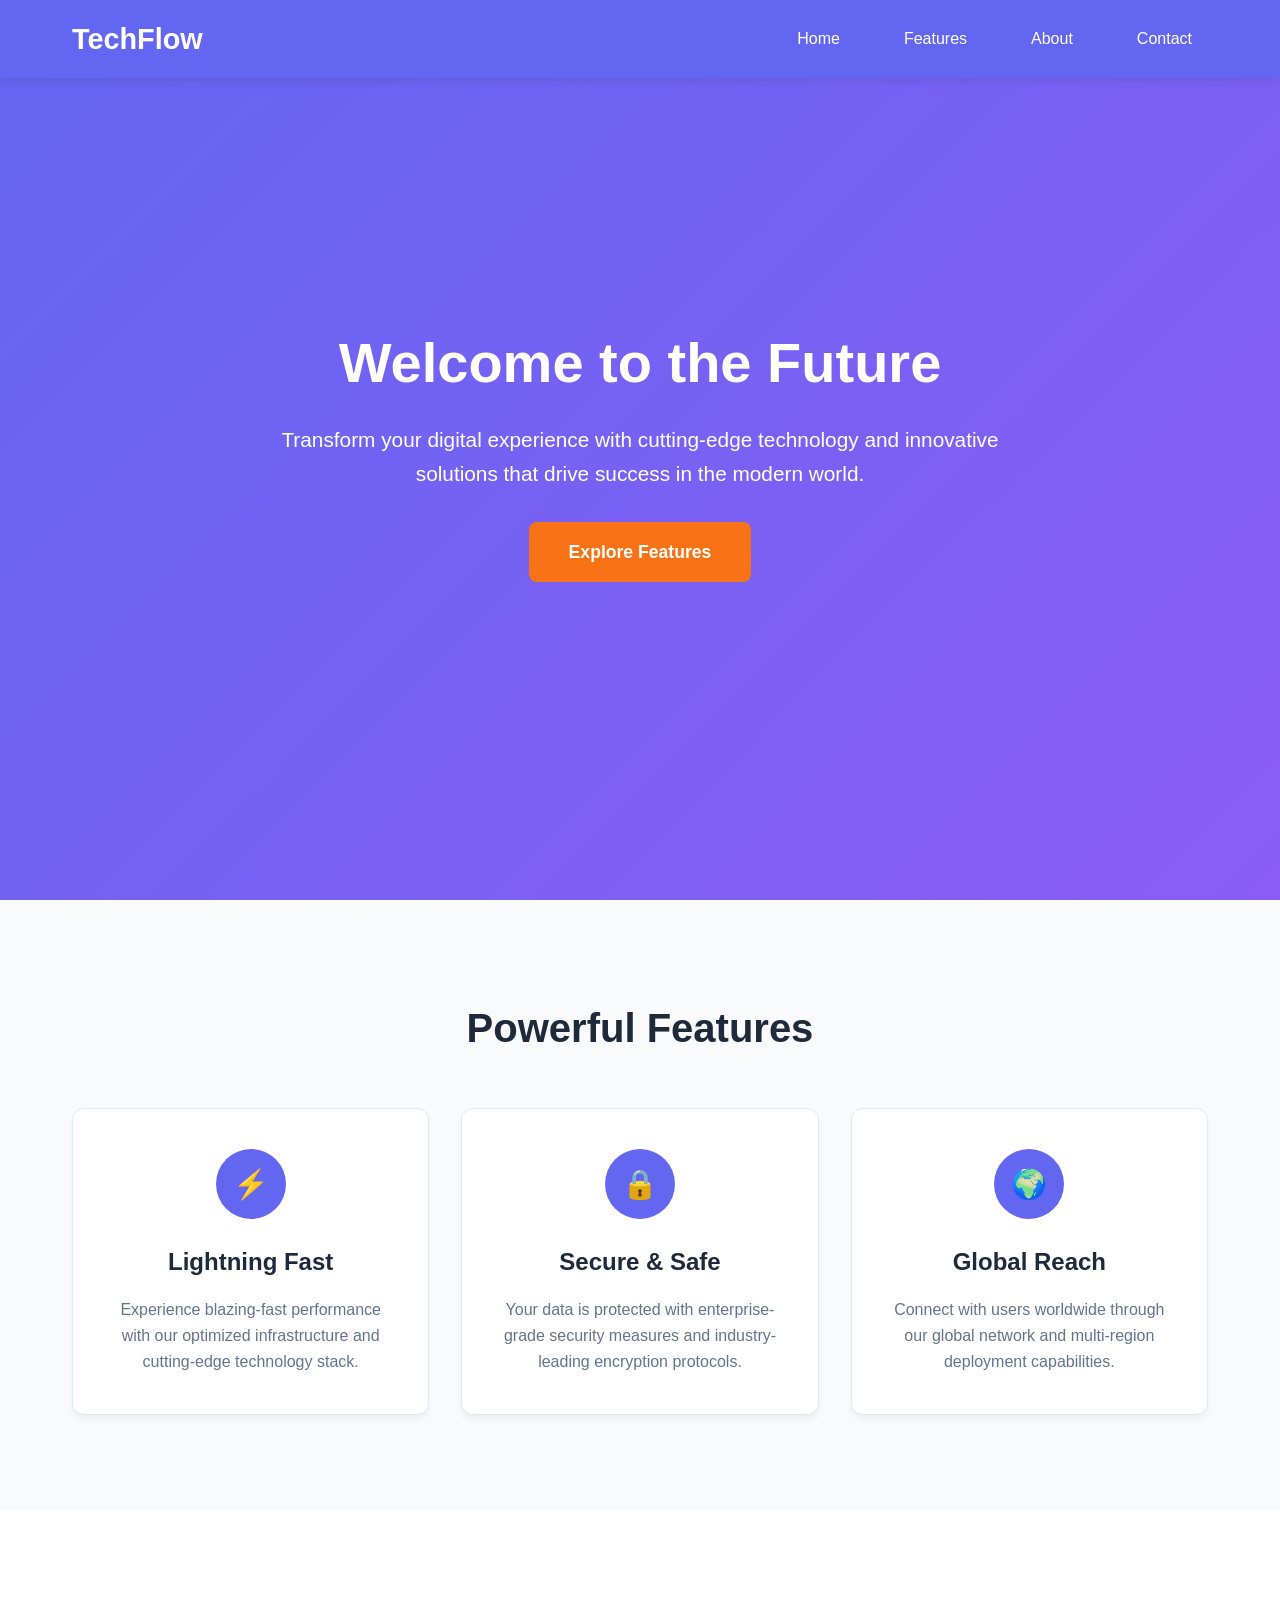
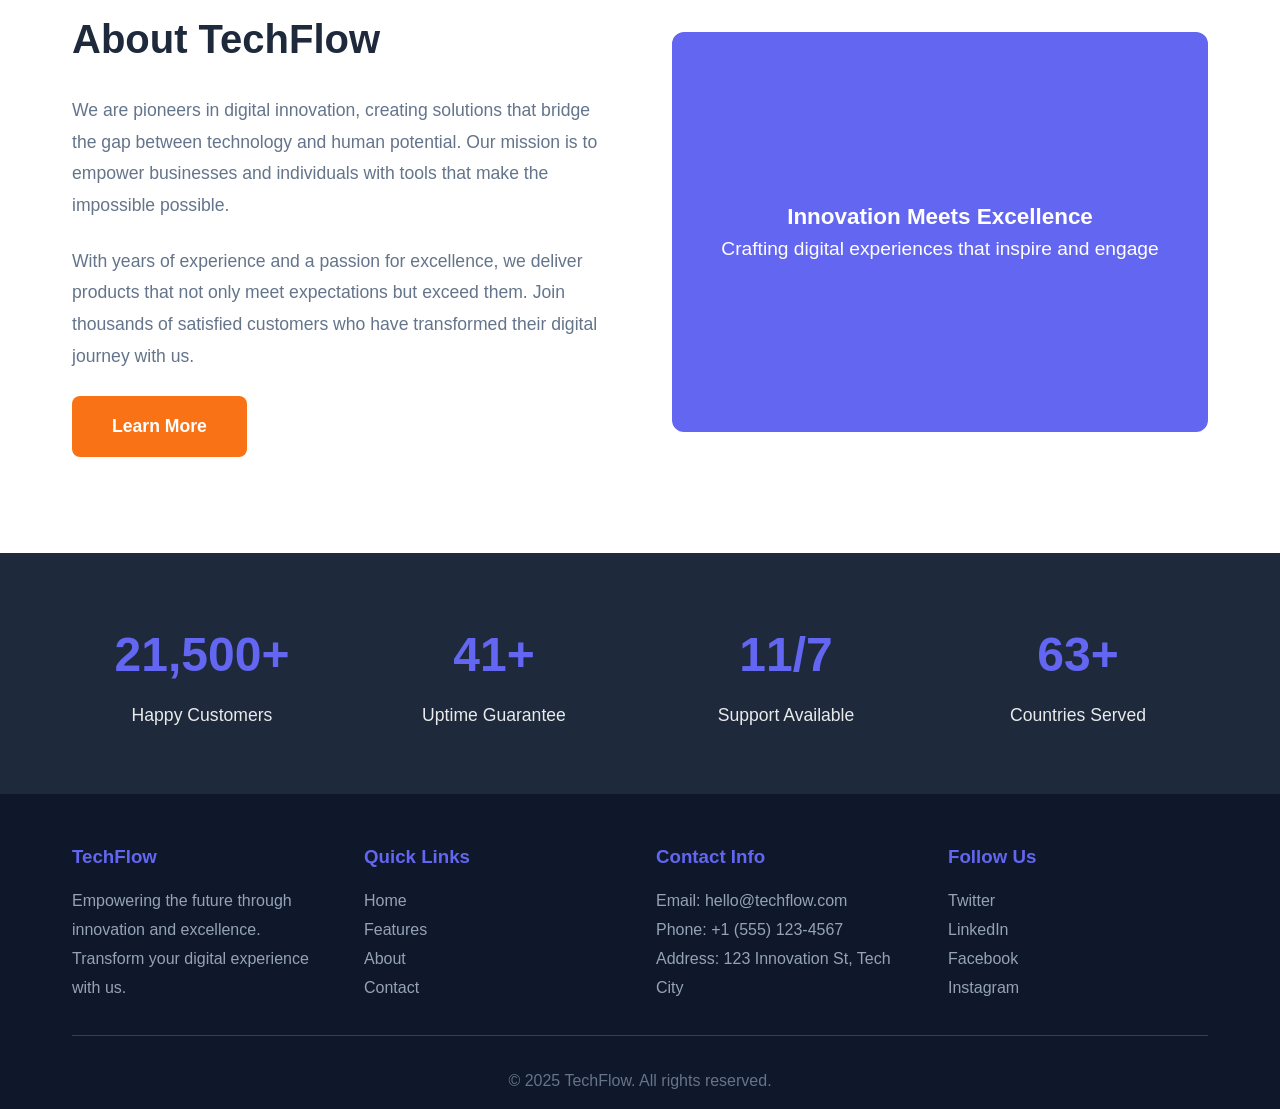
==== Landing Page/index.html @ b3c09947 "Internship Projects Uploaded" ====
<!DOCTYPE html>
<html lang="en">
<head>
    <meta charset="UTF-8">
    <meta name="viewport" content="width=device-width, initial-scale=1.0">
    <title>TechFlow - Digital Innovation Platform</title>
    <link rel="stylesheet" href="styles.css">
</head>
<body>

    <header>
        <nav>
            <div class="logo">TechFlow</div>
            <ul class="nav-links">
                <li><a href="#home">Home</a></li>
                <li><a href="#features">Features</a></li>
                <li><a href="#about">About</a></li>
                <li><a href="#contact">Contact</a></li>
            </ul>
        </nav>
    </header>

  
    <section class="hero" id="home">
        <div class="hero-content">
            <h1>Welcome to the Future</h1>
            <p>Transform your digital experience with cutting-edge technology and innovative solutions that drive success in the modern world.</p>
            <a href="#features" class="cta-button">Explore Features</a>
        </div>
    </section>

    <section class="features fade-in" id="features">
        <div class="container">
            <h2 class="section-title">Powerful Features</h2>
            <div class="features-grid">
                <div class="feature-card">
                    <div class="feature-icon">⚡</div>
                    <h3>Lightning Fast</h3>
                    <p>Experience blazing-fast performance with our optimized infrastructure and cutting-edge technology stack.</p>
                </div>
                <div class="feature-card">
                    <div class="feature-icon">🔒</div>
                    <h3>Secure & Safe</h3>
                    <p>Your data is protected with enterprise-grade security measures and industry-leading encryption protocols.</p>
                </div>
                <div class="feature-card">
                    <div class="feature-icon">🌍</div>
                    <h3>Global Reach</h3>
                    <p>Connect with users worldwide through our global network and multi-region deployment capabilities.</p>
                </div>
            </div>
        </div>
    </section>

    
    <section class="about fade-in" id="about">
        <div class="container">
            <div class="about-content">
                <div class="about-text">
                    <h2>About TechFlow</h2>
                    <p>We are pioneers in digital innovation, creating solutions that bridge the gap between technology and human potential. Our mission is to empower businesses and individuals with tools that make the impossible possible.</p>
                    <p>With years of experience and a passion for excellence, we deliver products that not only meet expectations but exceed them. Join thousands of satisfied customers who have transformed their digital journey with us.</p>
                    <a href="#contact" class="cta-button">Learn More</a>
                </div>
                <div class="about-image">
                    <div>
                        <h3>Innovation Meets Excellence</h3>
                        <p>Crafting digital experiences that inspire and engage</p>
                    </div>
                </div>
            </div>
        </div>
    </section>

    
    <section class="stats fade-in">
        <div class="container">
            <div class="stats-grid">
                <div class="stat-item">
                    <h3 class="stat-number" data-target="50000">0</h3>
                    <p>Happy Customers</p>
                </div>
                <div class="stat-item">
                    <h3 class="stat-number" data-target="99.9">0</h3>
                    <p>Uptime Guarantee</p>
                </div>
                <div class="stat-item">
                    <h3 class="stat-number" data-target="24">0</h3>
                    <p>Support Available</p>
                </div>
                <div class="stat-item">
                    <h3 class="stat-number" data-target="150">0</h3>
                    <p>Countries Served</p>
                </div>
            </div>
        </div>
    </section>

    <footer id="contact">
        <div class="container">
            <div class="footer-content">
                <div class="footer-section">
                    <h3>TechFlow</h3>
                    <p>Empowering the future through innovation and excellence. Transform your digital experience with us.</p>
                </div>
                <div class="footer-section">
                    <h3>Quick Links</h3>
                    <p><a href="#home">Home</a></p>
                    <p><a href="#features">Features</a></p>
                    <p><a href="#about">About</a></p>
                    <p><a href="#contact">Contact</a></p>
                </div>
                <div class="footer-section">
                    <h3>Contact Info</h3>
                    <p>Email: hello@techflow.com</p>
                    <p>Phone: +1 (555) 123-4567</p>
                    <p>Address: 123 Innovation St, Tech City</p>
                </div>
                <div class="footer-section">
                    <h3>Follow Us</h3>
                    <p><a href="#">Twitter</a></p>
                    <p><a href="#">LinkedIn</a></p>
                    <p><a href="#">Facebook</a></p>
                    <p><a href="#">Instagram</a></p>
                </div>
            </div>
            <div class="footer-bottom">
                <p>© 2025 TechFlow. All rights reserved.</p>
            </div>
        </div>
    </footer>

    <script>
        
        document.querySelectorAll('a[href^="#"]').forEach(anchor => {
            anchor.addEventListener('click', function (e) {
                e.preventDefault();
                const target = document.querySelector(this.getAttribute('href'));
                if (target) {
                    target.scrollIntoView({
                        behavior: 'smooth',
                        block: 'start'
                    });
                }
            });
        });

        
        window.addEventListener('scroll', function() {
            const header = document.querySelector('header');
            if (window.scrollY > 100) {
                header.style.background = 'rgba(99, 102, 241, 0.95)';
            } else {
                header.style.background = '#6366f1';
            }
        });

        
        function handleScrollAnimation() {
            const elements = document.querySelectorAll('.fade-in');
            
            elements.forEach(element => {
                const elementTop = element.getBoundingClientRect().top;
                const elementVisible = 150;
                
                if (elementTop < window.innerHeight - elementVisible) {
                    element.classList.add('visible');
                }
            });
        }

       
        function animateCounters() {
            const counters = document.querySelectorAll('.stat-number');
            
            counters.forEach(counter => {
                const target = parseInt(counter.getAttribute('data-target'));
                const increment = target / 100;
                let current = 0;
                
                const updateCounter = () => {
                    if (current < target) {
                        current += increment;
                        if (target === 99.9) {
                            counter.textContent = current.toFixed(1) + '%';
                        } else if (target === 24) {
                            counter.textContent = Math.ceil(current) + '/7';
                        } else if (target >= 1000) {
                            counter.textContent = Math.floor(current).toLocaleString() + '+';
                        } else {
                            counter.textContent = Math.floor(current) + '+';
                        }
                        setTimeout(updateCounter, 20);
                    } else {
                        if (target === 99.9) {
                            counter.textContent = '99.9%';
                        } else if (target === 24) {
                            counter.textContent = '24/7';
                        } else {
                            counter.textContent = target.toLocaleString() + '+';
                        }
                    }
                };
                
               
                const observer = new IntersectionObserver((entries) => {
                    if (entries[0].isIntersecting) {
                        updateCounter();
                        observer.disconnect();
                    }
                });
                
                observer.observe(counter.closest('.stats'));
            });
        }

        
        window.addEventListener('scroll', handleScrollAnimation);
        window.addEventListener('load', () => {
            handleScrollAnimation();
            animateCounters();
        });
    </script>
</body>
</html>
---- Landing Page/styles.css ----
* {
    margin: 0;
    padding: 0;
    box-sizing: border-box;
}

body {
    font-family: 'Arial', sans-serif;
    line-height: 1.6;
    color: #333;
}


header {
    background: #6366f1;
    color: white;
    padding: 1rem 0;
    position: fixed;
    width: 100%;
    top: 0;
    z-index: 1000;
    box-shadow: 0 2px 10px rgba(0,0,0,0.1);
    transition: background 0.3s ease;
}

nav {
    max-width: 1200px;
    margin: 0 auto;
    padding: 0 2rem;
    display: flex;
    justify-content: space-between;
    align-items: center;
}

.logo {
    font-size: 1.8rem;
    font-weight: bold;
}

.nav-links {
    display: flex;
    list-style: none;
    gap: 2rem;
}

.nav-links a {
    color: white;
    text-decoration: none;
    transition: opacity 0.3s ease;
    padding: 0.5rem 1rem;
    border-radius: 8px;
}

.nav-links a:hover {
    background: rgba(255,255,255,0.1);
}

.hero {
    height: 100vh;
    background: linear-gradient(135deg, #6366f1 0%, #8b5cf6 100%);
    display: flex;
    align-items: center;
    justify-content: center;
    text-align: center;
    color: white;
}

.hero-content {
    max-width: 800px;
    padding: 0 2rem;
}

.hero h1 {
    font-size: 3.5rem;
    margin-bottom: 1rem;
    opacity: 0;
    transform: translateY(30px);
    animation: fadeInUp 0.8s ease-out 0.2s forwards;
}

.hero p {
    font-size: 1.3rem;
    margin-bottom: 2rem;
    opacity: 0;
    transform: translateY(30px);
    animation: fadeInUp 0.8s ease-out 0.4s forwards;
}

.cta-button {
    display: inline-block;
    background: #f97316;
    color: white;
    padding: 1rem 2.5rem;
    text-decoration: none;
    border-radius: 8px;
    font-weight: bold;
    font-size: 1.1rem;
    transition: all 0.3s ease;
    opacity: 0;
    transform: translateY(30px);
    animation: fadeInUp 0.8s ease-out 0.6s forwards;
}

.cta-button:hover {
    background: #ea580c;
    transform: translateY(-2px);
}

@keyframes fadeInUp {
    to {
        opacity: 1;
        transform: translateY(0);
    }
}


.features {
    padding: 6rem 0;
    background: #f8fafc;
}

.container {
    max-width: 1200px;
    margin: 0 auto;
    padding: 0 2rem;
}

.section-title {
    text-align: center;
    font-size: 2.5rem;
    margin-bottom: 3rem;
    color: #1e293b;
}

.features-grid {
    display: grid;
    grid-template-columns: repeat(auto-fit, minmax(300px, 1fr));
    gap: 2rem;
    margin-top: 3rem;
}

.feature-card {
    background: white;
    padding: 2.5rem;
    border-radius: 12px;
    text-align: center;
    transition: transform 0.3s ease, box-shadow 0.3s ease;
    box-shadow: 0 4px 6px rgba(0,0,0,0.05);
    border: 1px solid #e2e8f0;
}

.feature-card:hover {
    transform: translateY(-5px);
    box-shadow: 0 12px 25px rgba(0,0,0,0.1);
}

.feature-icon {
    width: 70px;
    height: 70px;
    background: #6366f1;
    border-radius: 50%;
    display: flex;
    align-items: center;
    justify-content: center;
    margin: 0 auto 1.5rem;
    font-size: 1.8rem;
    color: white;
    transition: transform 0.3s ease;
}

.feature-card:hover .feature-icon {
    transform: scale(1.1);
}

.feature-card h3 {
    font-size: 1.5rem;
    margin-bottom: 1rem;
    color: #1e293b;
}

.feature-card p {
    color: #64748b;
    line-height: 1.6;
}

/* About Section */
.about {
    padding: 6rem 0;
    background: white;
}

.about-content {
    display: grid;
    grid-template-columns: 1fr 1fr;
    gap: 4rem;
    align-items: center;
}

.about-text h2 {
    font-size: 2.5rem;
    margin-bottom: 1.5rem;
    color: #1e293b;
}

.about-text p {
    font-size: 1.1rem;
    color: #64748b;
    margin-bottom: 1.5rem;
    line-height: 1.8;
}

.about-image {
    background: #6366f1;
    height: 400px;
    border-radius: 12px;
    display: flex;
    align-items: center;
    justify-content: center;
    color: white;
    font-size: 1.2rem;
    text-align: center;
}

.stats {
    padding: 4rem 0;
    background: #1e293b;
    color: white;
}

.stats-grid {
    display: grid;
    grid-template-columns: repeat(auto-fit, minmax(200px, 1fr));
    gap: 2rem;
    text-align: center;
}

.stat-item h3 {
    font-size: 3rem;
    margin-bottom: 0.5rem;
    color: #6366f1;
}

.stat-item p {
    font-size: 1.1rem;
    opacity: 0.9;
}

/* Footer */
footer {
    background: #0f172a;
    color: white;
    padding: 3rem 0 1rem;
}

.footer-content {
    display: grid;
    grid-template-columns: repeat(auto-fit, minmax(250px, 1fr));
    gap: 2rem;
    margin-bottom: 2rem;
}

.footer-section h3 {
    margin-bottom: 1rem;
    color: #6366f1;
}

.footer-section p, .footer-section a {
    color: #94a3b8;
    text-decoration: none;
    line-height: 1.8;
    transition: color 0.3s ease;
}

.footer-section a:hover {
    color: #6366f1;
}

.footer-bottom {
    text-align: center;
    padding-top: 2rem;
    border-top: 1px solid #334155;
    color: #64748b;
}


@media (max-width: 768px) {
    .nav-links {
        display: none;
    }

    .hero h1 {
        font-size: 2.5rem;
    }

    .hero p {
        font-size: 1.1rem;
    }

    .about-content {
        grid-template-columns: 1fr;
        gap: 2rem;
    }

    .features-grid {
        grid-template-columns: 1fr;
    }

    .stats-grid {
        grid-template-columns: repeat(2, 1fr);
    }

    .container {
        padding: 0 1rem;
    }
}

@media (max-width: 480px) {
    .hero h1 {
        font-size: 2rem;
    }

    .section-title {
        font-size: 2rem;
    }

    .stats-grid {
        grid-template-columns: 1fr;
    }
}


.fade-in {
    opacity: 0;
    transform: translateY(20px);
    transition: all 0.6s ease;
}

.fade-in.visible {
    opacity: 1;
    transform: translateY(0);
}
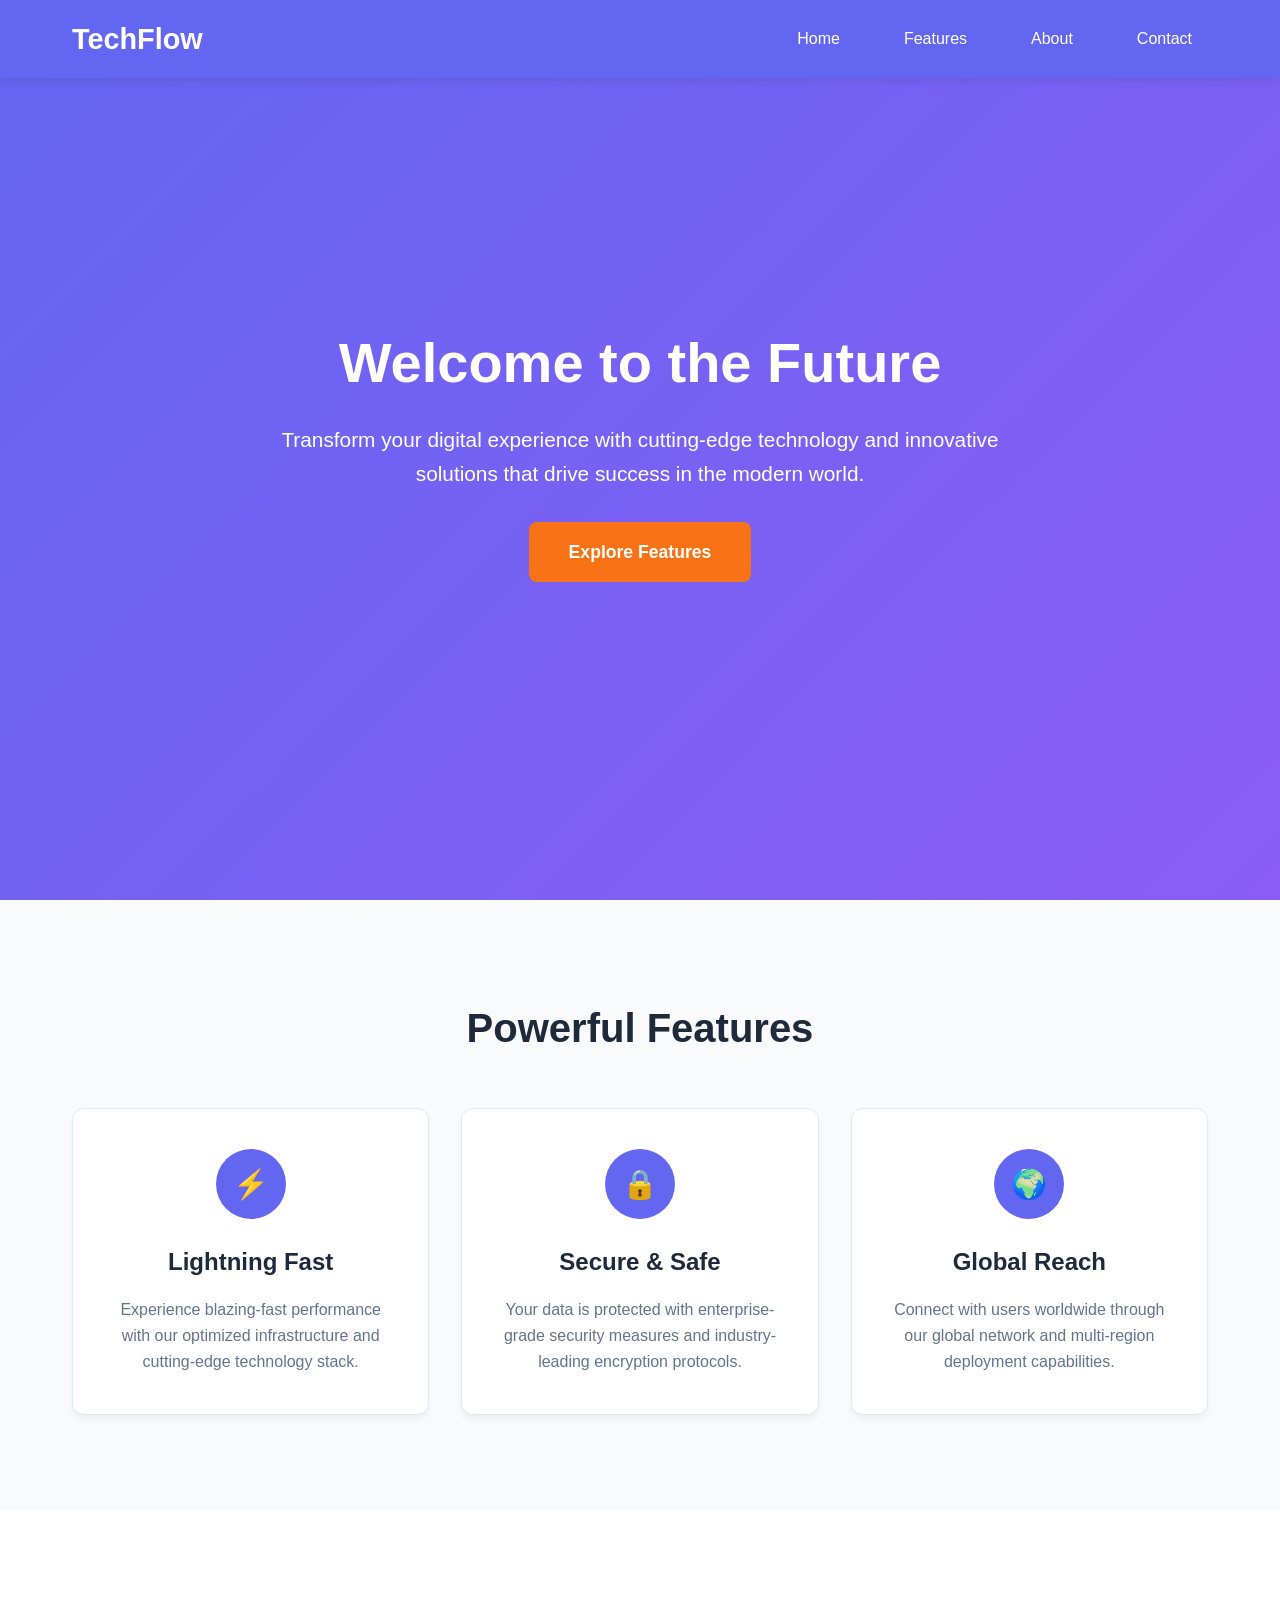
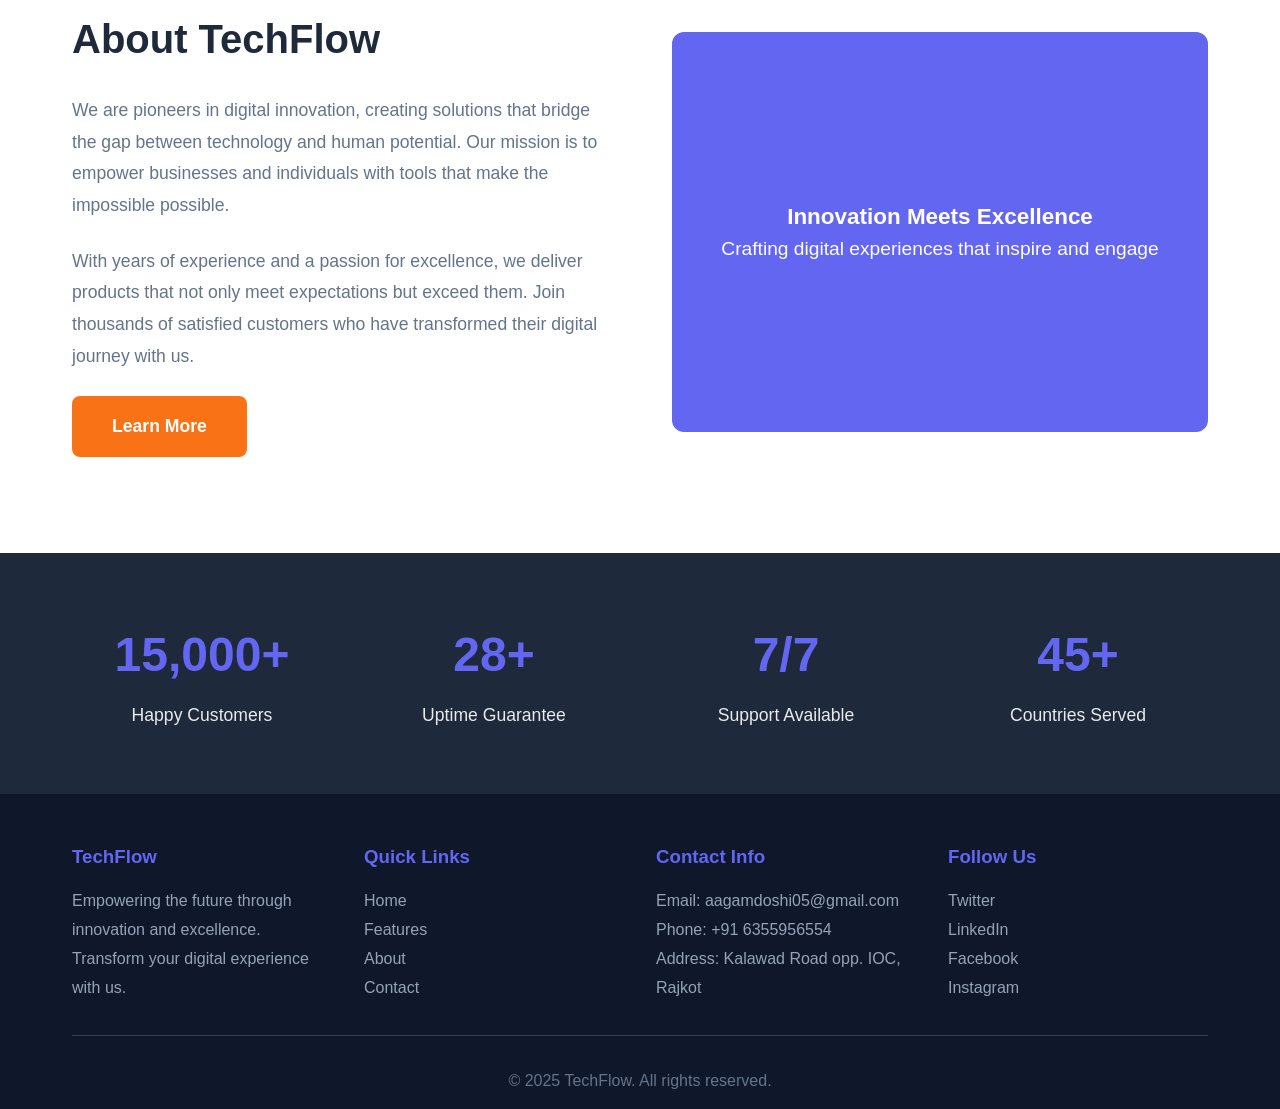
==== commit 14968793: "ok" ====
--- a/Landing Page/index.html
+++ b/Landing Page/index.html
@@ -112,9 +112,9 @@
                 </div>
                 <div class="footer-section">
                     <h3>Contact Info</h3>
-                    <p>Email: hello@techflow.com</p>
-                    <p>Phone: +1 (555) 123-4567</p>
-                    <p>Address: 123 Innovation St, Tech City</p>
+                    <p>Email: aagamdoshi05@gmail.com</p>
+                    <p>Phone: +91 6355956554 </p>
+                    <p>Address: Kalawad Road opp. IOC, Rajkot</p>
                 </div>
                 <div class="footer-section">
                     <h3>Follow Us</h3>
@@ -222,4 +222,6 @@
         });
     </script>
 </body>
-</html>+</html>
+
+
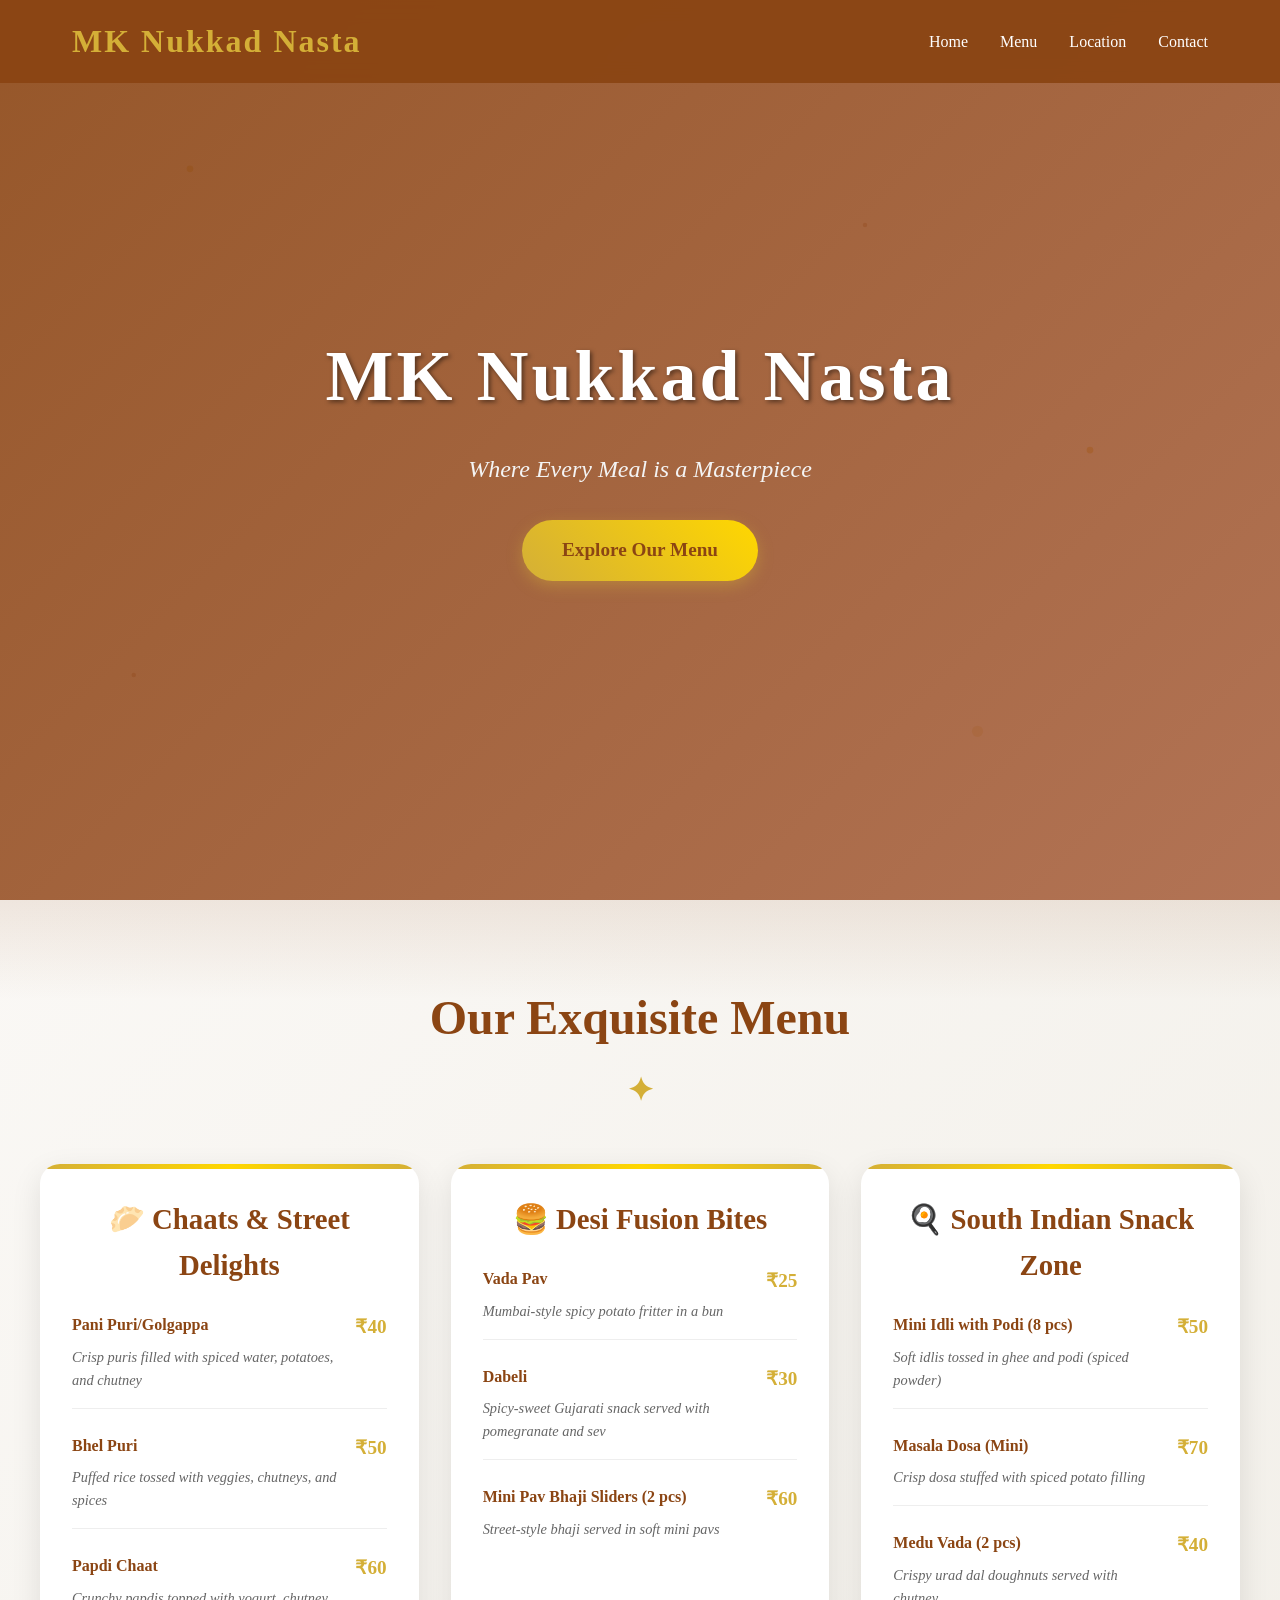
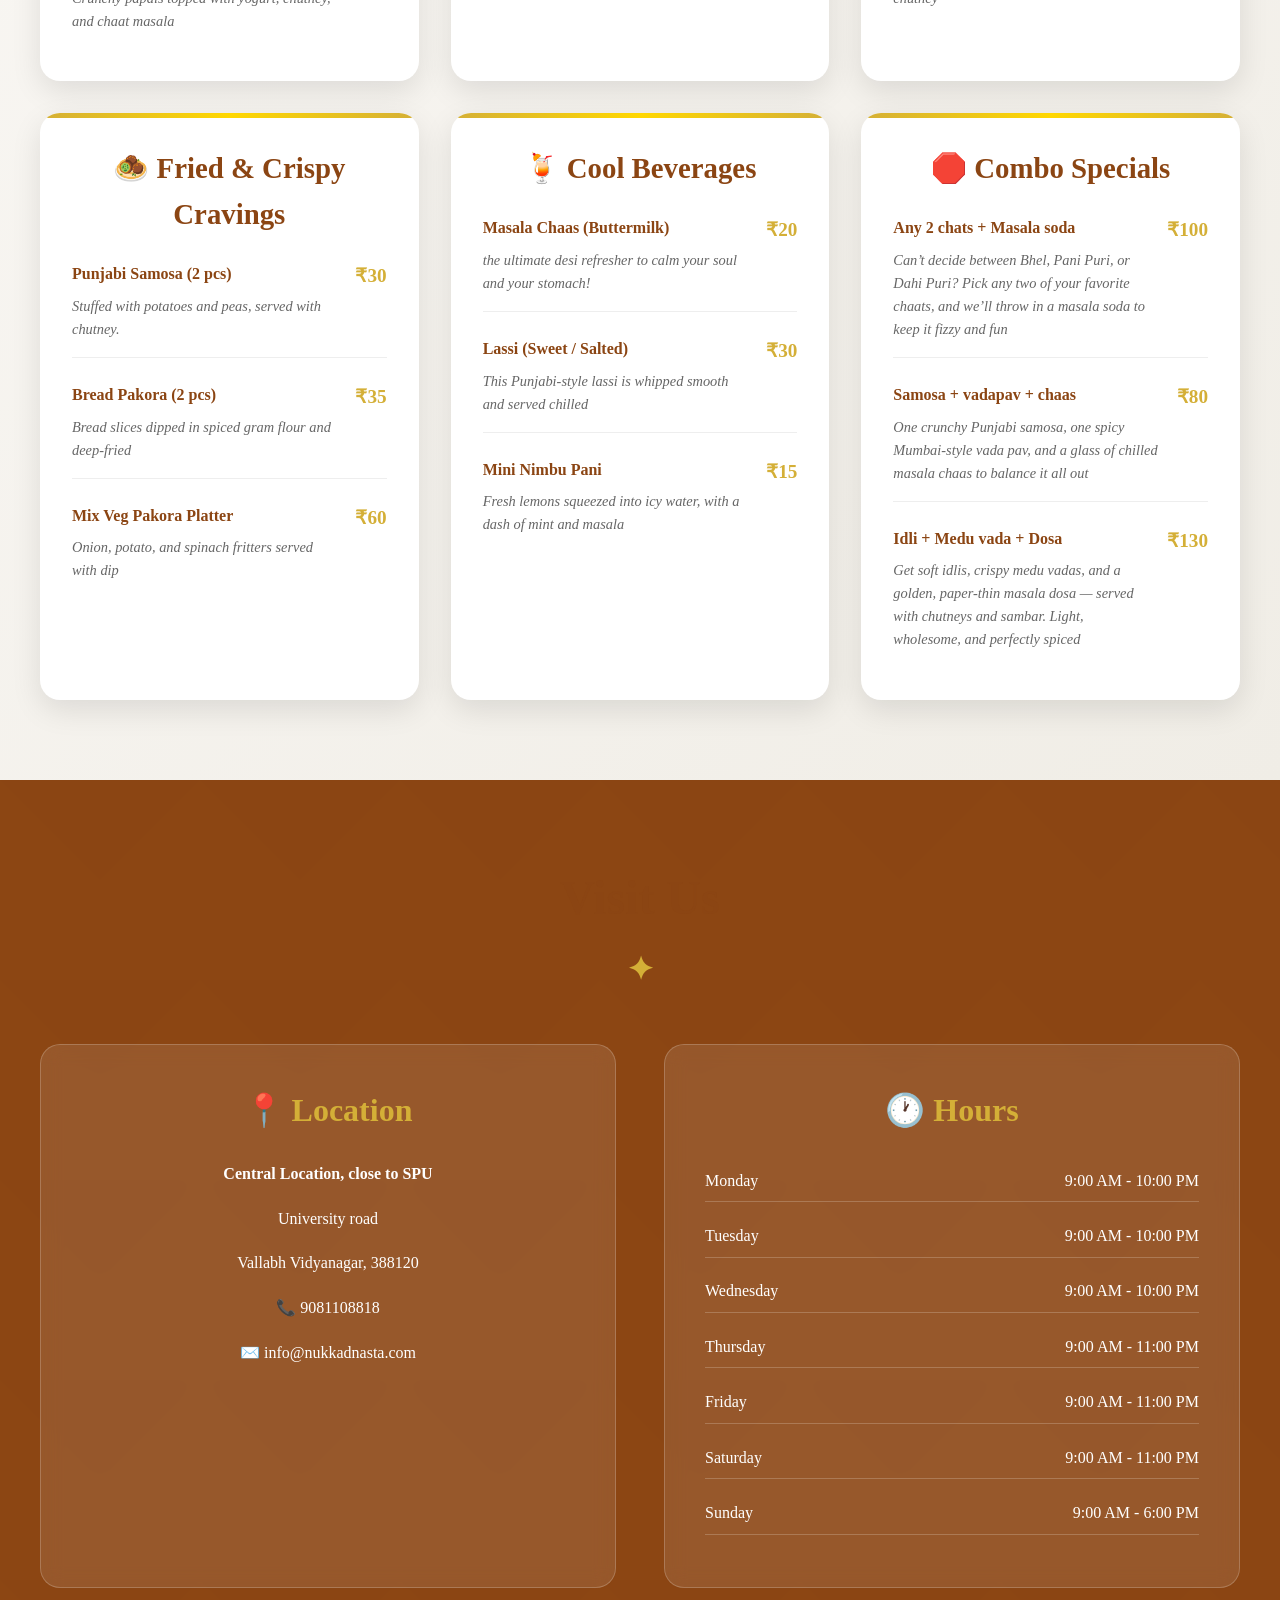
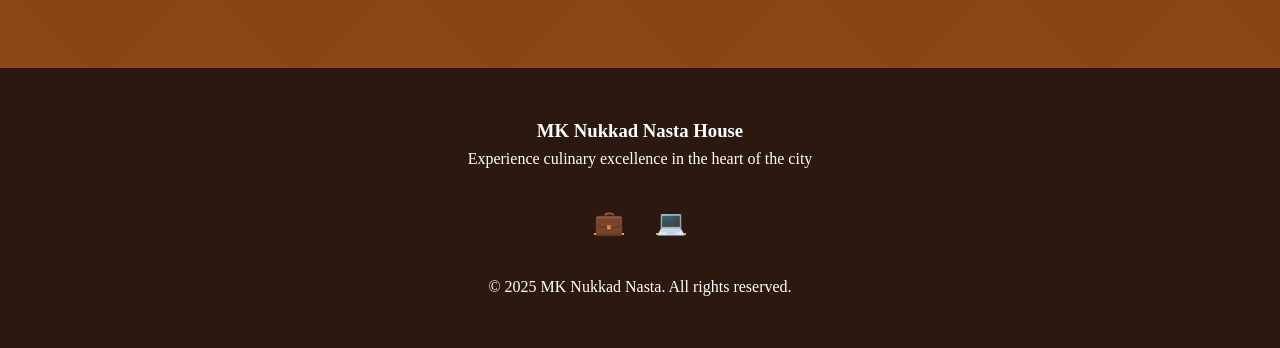
==== commit 733ea615: "ok" ====
--- a/Landing Page/index.html
+++ b/Landing Page/index.html
@@ -3,135 +3,232 @@
 <head>
     <meta charset="UTF-8">
     <meta name="viewport" content="width=device-width, initial-scale=1.0">
-    <title>TechFlow - Digital Innovation Platform</title>
+    <title>Bella Vista - Fine Dining Experience</title>
     <link rel="stylesheet" href="styles.css">
 </head>
 <body>
-
-    <header>
-        <nav>
-            <div class="logo">TechFlow</div>
+    
+    <nav id="navbar">
+        <div class="nav-container">
+            <div class="logo">MK Nukkad Nasta</div>
             <ul class="nav-links">
                 <li><a href="#home">Home</a></li>
-                <li><a href="#features">Features</a></li>
-                <li><a href="#about">About</a></li>
+                <li><a href="#menu">Menu</a></li>
+                <li><a href="#location">Location</a></li>
                 <li><a href="#contact">Contact</a></li>
             </ul>
-        </nav>
-    </header>
-
-  
+        </div>
+    </nav>
+
+   
     <section class="hero" id="home">
         <div class="hero-content">
-            <h1>Welcome to the Future</h1>
-            <p>Transform your digital experience with cutting-edge technology and innovative solutions that drive success in the modern world.</p>
-            <a href="#features" class="cta-button">Explore Features</a>
+            <h1>MK Nukkad Nasta</h1>
+            <p class="tagline">Where Every Meal is a Masterpiece</p>
+            <a href="#menu" class="cta-button">Explore Our Menu</a>
         </div>
     </section>
 
-    <section class="features fade-in" id="features">
+   
+    <section class="menu-section" id="menu">
         <div class="container">
-            <h2 class="section-title">Powerful Features</h2>
-            <div class="features-grid">
-                <div class="feature-card">
-                    <div class="feature-icon">⚡</div>
-                    <h3>Lightning Fast</h3>
-                    <p>Experience blazing-fast performance with our optimized infrastructure and cutting-edge technology stack.</p>
-                </div>
-                <div class="feature-card">
-                    <div class="feature-icon">🔒</div>
-                    <h3>Secure & Safe</h3>
-                    <p>Your data is protected with enterprise-grade security measures and industry-leading encryption protocols.</p>
-                </div>
-                <div class="feature-card">
-                    <div class="feature-icon">🌍</div>
-                    <h3>Global Reach</h3>
-                    <p>Connect with users worldwide through our global network and multi-region deployment capabilities.</p>
+            <h2 class="section-title">Our Exquisite Menu</h2>
+            <div class="menu-grid">
+                <div class="menu-category">
+                    <h3>🥟 Chaats & Street Delights</h3>
+                    <div class="menu-item">
+                        <div class="item-details">
+                            <h4>Pani Puri/Golgappa</h4>
+                            <p class="item-description">Crisp puris filled with spiced water, potatoes, and chutney</p>
+                        </div>
+                        <span class="item-price">₹40</span>
+                    </div>
+                    <div class="menu-item">
+                        <div class="item-details">
+                            <h4>Bhel Puri</h4>
+                            <p class="item-description">Puffed rice tossed with veggies, chutneys, and spices</p>
+                        </div>
+                        <span class="item-price">₹50</span>
+                    </div>
+                    <div class="menu-item">
+                        <div class="item-details">
+                            <h4>Papdi Chaat</h4>
+                            <p class="item-description">Crunchy papdis topped with yogurt, chutney, and chaat masala</p>
+                        </div>
+                        <span class="item-price">₹60</span>
+                    </div>
+                </div>
+
+                <div class="menu-category">
+                    <h3>🍔 Desi Fusion Bites</h3>
+                    <div class="menu-item">
+                        <div class="item-details">
+                            <h4>Vada Pav</h4>
+                            <p class="item-description">Mumbai-style spicy potato fritter in a bun</p>
+                        </div>
+                        <span class="item-price">₹25</span>
+                    </div>
+                    <div class="menu-item">
+                        <div class="item-details">
+                            <h4>Dabeli</h4>
+                            <p class="item-description">Spicy-sweet Gujarati snack served with pomegranate and sev</p>
+                        </div>
+                        <span class="item-price">₹30</span>
+                    </div>
+                    <div class="menu-item">
+                        <div class="item-details">
+                            <h4>Mini Pav Bhaji Sliders (2 pcs)</h4>
+                            <p class="item-description">Street-style bhaji served in soft mini pavs</p>
+                        </div>
+                        <span class="item-price">₹60</span>
+                    </div>
+                </div>
+
+                <div class="menu-category">
+                    <h3>🍳 South Indian Snack Zone</h3>
+                    <div class="menu-item">
+                        <div class="item-details">
+                            <h4>Mini Idli with Podi (8 pcs)</h4>
+                            <p class="item-description">Soft idlis tossed in ghee and podi (spiced powder)</p>
+                        </div>
+                        <span class="item-price">₹50</span>
+                    </div>
+                    <div class="menu-item">
+                        <div class="item-details">
+                            <h4>Masala Dosa (Mini)</h4>
+                            <p class="item-description">Crisp dosa stuffed with spiced potato filling</p>
+                        </div>
+                        <span class="item-price">₹70</span>
+                    </div>
+                    <div class="menu-item">
+                        <div class="item-details">
+                            <h4>Medu Vada (2 pcs)</h4>
+                            <p class="item-description">Crispy urad dal doughnuts served with chutney</p>
+                        </div>
+                        <span class="item-price">₹40</span>
+                    </div>
+                </div>
+                <div class="menu-category">
+                    <h3>🧆 Fried & Crispy Cravings</h3>
+                    <div class="menu-item">
+                        <div class="item-details">
+                            <h4>Punjabi Samosa (2 pcs)</h4>
+                            <p class="item-description">Stuffed with potatoes and peas, served with chutney.</p>
+                        </div>
+                        <span class="item-price">₹30</span>
+                    </div>
+                    <div class="menu-item">
+                        <div class="item-details">
+                            <h4>Bread Pakora (2 pcs)</h4>
+                            <p class="item-description">Bread slices dipped in spiced gram flour and deep-fried</p>
+                        </div>
+                        <span class="item-price">₹35</span>
+                    </div>
+                    <div class="menu-item">
+                        <div class="item-details">
+                            <h4>Mix Veg Pakora Platter</h4>
+                            <p class="item-description">Onion, potato, and spinach fritters served with dip</p>
+                        </div>
+                        <span class="item-price">₹60</span>
+                    </div>
+                </div>
+                <div class="menu-category">
+                    <h3>🍹 Cool Beverages</h3>
+                    <div class="menu-item">
+                        <div class="item-details">
+                            <h4>Masala Chaas (Buttermilk)</h4>
+                            <p class="item-description">the ultimate desi refresher to calm your soul and your stomach!</p>
+                        </div>
+                        <span class="item-price">₹20</span>
+                    </div>
+                    <div class="menu-item">
+                        <div class="item-details">
+                            <h4>Lassi (Sweet / Salted)</h4>
+                            <p class="item-description">This Punjabi-style lassi is whipped smooth and served chilled</p>
+                        </div>
+                        <span class="item-price">₹30</span>
+                    </div>
+                    <div class="menu-item">
+                        <div class="item-details">
+                            <h4>Mini Nimbu Pani</h4>
+                            <p class="item-description">Fresh lemons squeezed into icy water, with a dash of mint and masala</p>
+                        </div>
+                        <span class="item-price">₹15</span>
+                    </div>
+                </div>
+                <div class="menu-category">
+                    <h3>🛑 Combo Specials</h3>
+                    <div class="menu-item">
+                        <div class="item-details">
+                            <h4>Any 2 chats + Masala soda</h4>
+                            <p class="item-description">Can’t decide between Bhel, Pani Puri, or Dahi Puri? Pick any two of your favorite chaats, and we’ll throw in a masala soda to keep it fizzy and fun</p>
+                        </div>
+                        <span class="item-price">₹100</span>
+                    </div>
+                    <div class="menu-item">
+                        <div class="item-details">
+                            <h4>Samosa + vadapav + chaas</h4>
+                            <p class="item-description">One crunchy Punjabi samosa, one spicy Mumbai-style vada pav, and a glass of chilled masala chaas to balance it all out</p>
+                        </div>
+                        <span class="item-price">₹80</span>
+                    </div>
+                    <div class="menu-item">
+                        <div class="item-details">
+                            <h4>Idli + Medu vada + Dosa</h4>
+                            <p class="item-description">Get soft idlis, crispy medu vadas, and a golden, paper-thin masala dosa — served with chutneys and sambar. Light, wholesome, and perfectly spiced</p>
+                        </div>
+                        <span class="item-price">₹130</span>
+                    </div>
                 </div>
             </div>
         </div>
     </section>
 
+    <section class="info-section" id="location">
+        <div class="container">
+            <h2 class="section-title">Visit Us</h2>
+            <div class="info-grid">
+                <div class="info-card">
+                    <h3>📍 Location</h3>
+                    <div class="location-details">
+                        <p><strong>Central Location, close to SPU</strong></p>
+                        <p>University road</p>
+                        <p>Vallabh Vidyanagar, 388120</p>
+                        <p>📞 9081108818</p>
+                        <p>✉️ info@nukkadnasta.com</p>
+                    </div>
+                </div>
+                <div class="info-card">
+                    <h3>🕐 Hours</h3>
+                    <ul class="hours-list">
+                        <li><span>Monday</span> <span>9:00 AM - 10:00 PM</span></li>
+                        <li><span>Tuesday</span> <span>9:00 AM - 10:00 PM</span></li>
+                        <li><span>Wednesday</span> <span>9:00 AM - 10:00 PM</span></li>
+                        <li><span>Thursday</span> <span>9:00 AM - 11:00 PM</span></li>
+                        <li><span>Friday</span> <span>9:00 AM - 11:00 PM</span></li>
+                        <li><span>Saturday</span> <span>9:00 AM - 11:00 PM</span></li>
+                        <li><span>Sunday</span> <span>9:00 AM - 6:00 PM</span></li>
+                    </ul>
+                </div>
+            </div>
+        </div>
+    </section>
+
     
-    <section class="about fade-in" id="about">
-        <div class="container">
-            <div class="about-content">
-                <div class="about-text">
-                    <h2>About TechFlow</h2>
-                    <p>We are pioneers in digital innovation, creating solutions that bridge the gap between technology and human potential. Our mission is to empower businesses and individuals with tools that make the impossible possible.</p>
-                    <p>With years of experience and a passion for excellence, we deliver products that not only meet expectations but exceed them. Join thousands of satisfied customers who have transformed their digital journey with us.</p>
-                    <a href="#contact" class="cta-button">Learn More</a>
-                </div>
-                <div class="about-image">
-                    <div>
-                        <h3>Innovation Meets Excellence</h3>
-                        <p>Crafting digital experiences that inspire and engage</p>
-                    </div>
-                </div>
+    <footer id="contact">
+        <div class="footer-content">
+            <h3>MK Nukkad Nasta House</h3>
+            <p>Experience culinary excellence in the heart of the city</p>
+            <div class="social-links">
+                <a href="https://www.linkedin.com/in/aagam-doshi-93a79128a/">💼</a>
+                <a href="https://github.com/settings/profile">💻</a>
             </div>
-        </div>
-    </section>
-
-    
-    <section class="stats fade-in">
-        <div class="container">
-            <div class="stats-grid">
-                <div class="stat-item">
-                    <h3 class="stat-number" data-target="50000">0</h3>
-                    <p>Happy Customers</p>
-                </div>
-                <div class="stat-item">
-                    <h3 class="stat-number" data-target="99.9">0</h3>
-                    <p>Uptime Guarantee</p>
-                </div>
-                <div class="stat-item">
-                    <h3 class="stat-number" data-target="24">0</h3>
-                    <p>Support Available</p>
-                </div>
-                <div class="stat-item">
-                    <h3 class="stat-number" data-target="150">0</h3>
-                    <p>Countries Served</p>
-                </div>
-            </div>
-        </div>
-    </section>
-
-    <footer id="contact">
-        <div class="container">
-            <div class="footer-content">
-                <div class="footer-section">
-                    <h3>TechFlow</h3>
-                    <p>Empowering the future through innovation and excellence. Transform your digital experience with us.</p>
-                </div>
-                <div class="footer-section">
-                    <h3>Quick Links</h3>
-                    <p><a href="#home">Home</a></p>
-                    <p><a href="#features">Features</a></p>
-                    <p><a href="#about">About</a></p>
-                    <p><a href="#contact">Contact</a></p>
-                </div>
-                <div class="footer-section">
-                    <h3>Contact Info</h3>
-                    <p>Email: aagamdoshi05@gmail.com</p>
-                    <p>Phone: +91 6355956554 </p>
-                    <p>Address: Kalawad Road opp. IOC, Rajkot</p>
-                </div>
-                <div class="footer-section">
-                    <h3>Follow Us</h3>
-                    <p><a href="#">Twitter</a></p>
-                    <p><a href="#">LinkedIn</a></p>
-                    <p><a href="#">Facebook</a></p>
-                    <p><a href="#">Instagram</a></p>
-                </div>
-            </div>
-            <div class="footer-bottom">
-                <p>© 2025 TechFlow. All rights reserved.</p>
-            </div>
+            <p>&copy; 2025 MK Nukkad Nasta. All rights reserved.</p>
         </div>
     </footer>
 
     <script>
-        
+      
         document.querySelectorAll('a[href^="#"]').forEach(anchor => {
             anchor.addEventListener('click', function (e) {
                 e.preventDefault();
@@ -145,83 +242,37 @@
             });
         });
 
-        
+       
         window.addEventListener('scroll', function() {
-            const header = document.querySelector('header');
+            const navbar = document.getElementById('navbar');
             if (window.scrollY > 100) {
-                header.style.background = 'rgba(99, 102, 241, 0.95)';
+                navbar.classList.add('scrolled');
             } else {
-                header.style.background = '#6366f1';
+                navbar.classList.remove('scrolled');
             }
         });
 
         
-        function handleScrollAnimation() {
-            const elements = document.querySelectorAll('.fade-in');
-            
-            elements.forEach(element => {
-                const elementTop = element.getBoundingClientRect().top;
-                const elementVisible = 150;
-                
-                if (elementTop < window.innerHeight - elementVisible) {
-                    element.classList.add('visible');
+        const observerOptions = {
+            threshold: 0.1,
+            rootMargin: '-50px'
+        };
+
+        const observer = new IntersectionObserver((entries) => {
+            entries.forEach(entry => {
+                if (entry.isIntersecting) {
+                    entry.target.style.opacity = '1';
+                    entry.target.style.transform = 'translateY(0)';
                 }
             });
-        }
-
-       
-        function animateCounters() {
-            const counters = document.querySelectorAll('.stat-number');
-            
-            counters.forEach(counter => {
-                const target = parseInt(counter.getAttribute('data-target'));
-                const increment = target / 100;
-                let current = 0;
-                
-                const updateCounter = () => {
-                    if (current < target) {
-                        current += increment;
-                        if (target === 99.9) {
-                            counter.textContent = current.toFixed(1) + '%';
-                        } else if (target === 24) {
-                            counter.textContent = Math.ceil(current) + '/7';
-                        } else if (target >= 1000) {
-                            counter.textContent = Math.floor(current).toLocaleString() + '+';
-                        } else {
-                            counter.textContent = Math.floor(current) + '+';
-                        }
-                        setTimeout(updateCounter, 20);
-                    } else {
-                        if (target === 99.9) {
-                            counter.textContent = '99.9%';
-                        } else if (target === 24) {
-                            counter.textContent = '24/7';
-                        } else {
-                            counter.textContent = target.toLocaleString() + '+';
-                        }
-                    }
-                };
-                
-               
-                const observer = new IntersectionObserver((entries) => {
-                    if (entries[0].isIntersecting) {
-                        updateCounter();
-                        observer.disconnect();
-                    }
-                });
-                
-                observer.observe(counter.closest('.stats'));
-            });
-        }
-
-        
-        window.addEventListener('scroll', handleScrollAnimation);
-        window.addEventListener('load', () => {
-            handleScrollAnimation();
-            animateCounters();
+        }, observerOptions);
+
+        document.querySelectorAll('.menu-category, .info-card').forEach(el => {
+            el.style.opacity = '0';
+            el.style.transform = 'translateY(50px)';
+            el.style.transition = 'opacity 0.6s ease, transform 0.6s ease';
+            observer.observe(el);
         });
     </script>
 </body>
 </html>
-
-
--- a/Landing Page/styles.css
+++ b/Landing Page/styles.css
@@ -1,3 +1,6 @@
+
+
+
 * {
     margin: 0;
     padding: 0;
@@ -5,36 +8,96 @@
 }
 
 body {
-    font-family: 'Arial', sans-serif;
+    font-family: 'Georgia', serif;
     line-height: 1.6;
     color: #333;
-}
-
-
-header {
-    background: #6366f1;
-    color: white;
+    overflow-x: hidden;
+}
+
+/* Hero Section */
+.hero {
+    height: 100vh;
+    background: linear-gradient(135deg, rgba(139, 69, 19, 0.9), rgba(160, 82, 45, 0.8)), 
+                url('data:image/svg+xml,<svg xmlns="http://www.w3.org/2000/svg" viewBox="0 0 1200 800" fill="%23f4f4f4"><rect width="1200" height="800" fill="%23faf8f5"/><circle cx="200" cy="150" r="3" fill="%23d4af37" opacity="0.6"/><circle cx="800" cy="200" r="2" fill="%238b4513" opacity="0.4"/><circle cx="400" cy="350" r="4" fill="%23cd853f" opacity="0.5"/><circle cx="1000" cy="400" r="3" fill="%23daa520" opacity="0.6"/><circle cx="150" cy="600" r="2" fill="%238b4513" opacity="0.4"/><circle cx="900" cy="650" r="5" fill="%23d4af37" opacity="0.3"/></svg>');
+    background-size: cover;
+    background-position: center;
+    display: flex;
+    align-items: center;
+    justify-content: center;
+    text-align: center;
+    position: relative;
+}
+
+.hero-content {
+    z-index: 2;
+    animation: fadeInUp 1s ease-out;
+}
+
+.hero h1 {
+    font-size: 4.5rem;
+    color: #fff;
+    margin-bottom: 1rem;
+    text-shadow: 2px 2px 4px rgba(0,0,0,0.5);
+    letter-spacing: 3px;
+    animation: glow 2s ease-in-out infinite alternate;
+}
+
+.hero .tagline {
+    font-size: 1.5rem;
+    color: #f4f4f4;
+    margin-bottom: 2rem;
+    font-style: italic;
+}
+
+.cta-button {
+    display: inline-block;
+    padding: 15px 40px;
+    background: linear-gradient(45deg, #d4af37, #ffd700);
+    color: #8b4513;
+    text-decoration: none;
+    border-radius: 50px;
+    font-size: 1.2rem;
+    font-weight: bold;
+    transition: all 0.3s ease;
+    box-shadow: 0 5px 15px rgba(212, 175, 55, 0.4);
+}
+
+.cta-button:hover {
+    transform: translateY(-3px);
+    box-shadow: 0 10px 25px rgba(212, 175, 55, 0.6);
+}
+
+/* Navigation */
+nav {
+    position: fixed;
+    top: 0;
+    width: 100%;
+    background: rgba(139, 69, 19, 0.95);
+    backdrop-filter: blur(10px);
+    z-index: 1000;
     padding: 1rem 0;
-    position: fixed;
-    width: 100%;
-    top: 0;
-    z-index: 1000;
-    box-shadow: 0 2px 10px rgba(0,0,0,0.1);
-    transition: background 0.3s ease;
-}
-
-nav {
+    transition: all 0.3s ease;
+}
+
+nav.scrolled {
+    background: rgba(139, 69, 19, 0.98);
+    box-shadow: 0 2px 20px rgba(0,0,0,0.3);
+}
+
+.nav-container {
     max-width: 1200px;
     margin: 0 auto;
-    padding: 0 2rem;
     display: flex;
     justify-content: space-between;
     align-items: center;
+    padding: 0 2rem;
 }
 
 .logo {
-    font-size: 1.8rem;
+    color: #d4af37;
+    font-size: 2rem;
     font-weight: bold;
+    letter-spacing: 2px;
 }
 
 .nav-links {
@@ -44,298 +107,284 @@
 }
 
 .nav-links a {
-    color: white;
+    color: #fff;
     text-decoration: none;
-    transition: opacity 0.3s ease;
-    padding: 0.5rem 1rem;
-    border-radius: 8px;
+    transition: color 0.3s ease;
+    position: relative;
 }
 
 .nav-links a:hover {
-    background: rgba(255,255,255,0.1);
-}
-
-.hero {
-    height: 100vh;
-    background: linear-gradient(135deg, #6366f1 0%, #8b5cf6 100%);
-    display: flex;
-    align-items: center;
-    justify-content: center;
-    text-align: center;
-    color: white;
-}
-
-.hero-content {
-    max-width: 800px;
-    padding: 0 2rem;
-}
-
-.hero h1 {
-    font-size: 3.5rem;
-    margin-bottom: 1rem;
-    opacity: 0;
-    transform: translateY(30px);
-    animation: fadeInUp 0.8s ease-out 0.2s forwards;
-}
-
-.hero p {
-    font-size: 1.3rem;
-    margin-bottom: 2rem;
-    opacity: 0;
-    transform: translateY(30px);
-    animation: fadeInUp 0.8s ease-out 0.4s forwards;
-}
-
-.cta-button {
-    display: inline-block;
-    background: #f97316;
-    color: white;
-    padding: 1rem 2.5rem;
-    text-decoration: none;
-    border-radius: 8px;
-    font-weight: bold;
-    font-size: 1.1rem;
-    transition: all 0.3s ease;
-    opacity: 0;
-    transform: translateY(30px);
-    animation: fadeInUp 0.8s ease-out 0.6s forwards;
-}
-
-.cta-button:hover {
-    background: #ea580c;
-    transform: translateY(-2px);
-}
-
-@keyframes fadeInUp {
-    to {
-        opacity: 1;
-        transform: translateY(0);
-    }
-}
-
-
-.features {
-    padding: 6rem 0;
-    background: #f8fafc;
+    color: #d4af37;
+}
+
+.nav-links a::after {
+    content: '';
+    position: absolute;
+    width: 0;
+    height: 2px;
+    bottom: -5px;
+    left: 0;
+    background: #d4af37;
+    transition: width 0.3s ease;
+}
+
+.nav-links a:hover::after {
+    width: 100%;
+}
+
+/* Menu Section */
+.menu-section {
+    padding: 5rem 2rem;
+    background: linear-gradient(135deg, #faf8f5, #f0ede6);
+    position: relative;
+}
+
+.menu-section::before {
+    content: '';
+    position: absolute;
+    top: 0;
+    left: 0;
+    right: 0;
+    height: 100px;
+    background: linear-gradient(to bottom, rgba(139, 69, 19, 0.1), transparent);
 }
 
 .container {
     max-width: 1200px;
     margin: 0 auto;
-    padding: 0 2rem;
 }
 
 .section-title {
     text-align: center;
-    font-size: 2.5rem;
+    font-size: 3rem;
+    color: #8b4513;
     margin-bottom: 3rem;
-    color: #1e293b;
-}
-
-.features-grid {
+    position: relative;
+}
+
+.section-title::after {
+    content: '✦';
+    display: block;
+    color: #d4af37;
+    font-size: 2rem;
+    margin-top: 0.5rem;
+}
+
+.menu-grid {
     display: grid;
     grid-template-columns: repeat(auto-fit, minmax(300px, 1fr));
     gap: 2rem;
     margin-top: 3rem;
 }
 
-.feature-card {
-    background: white;
+.menu-category {
+    background: #fff;
+    padding: 2rem;
+    border-radius: 20px;
+    box-shadow: 0 10px 30px rgba(0,0,0,0.1);
+    transition: transform 0.3s ease, box-shadow 0.3s ease;
+    position: relative;
+    overflow: hidden;
+}
+
+.menu-category::before {
+    content: '';
+    position: absolute;
+    top: 0;
+    left: 0;
+    right: 0;
+    height: 5px;
+    background: linear-gradient(90deg, #d4af37, #ffd700, #d4af37);
+}
+
+.menu-category:hover {
+    transform: translateY(-10px);
+    box-shadow: 0 20px 40px rgba(0,0,0,0.15);
+}
+
+.menu-category h3 {
+    color: #8b4513;
+    font-size: 1.8rem;
+    margin-bottom: 1.5rem;
+    text-align: center;
+}
+
+.menu-item {
+    display: flex;
+    justify-content: space-between;
+    align-items: flex-start;
+    margin-bottom: 1.5rem;
+    padding-bottom: 1rem;
+    border-bottom: 1px solid #eee;
+}
+
+.menu-item:last-child {
+    border-bottom: none;
+    margin-bottom: 0;
+}
+
+.item-details h4 {
+    color: #8b4513;
+    margin-bottom: 0.5rem;
+}
+
+.item-description {
+    color: #666;
+    font-size: 0.9rem;
+    font-style: italic;
+}
+
+.item-price {
+    color: #d4af37;
+    font-size: 1.2rem;
+    font-weight: bold;
+    margin-left: 1rem;
+}
+
+/* Location & Hours Section */
+.info-section {
+    padding: 5rem 2rem;
+    background: #8b4513;
+    color: #fff;
+    position: relative;
+}
+
+.info-section::before {
+    content: '';
+    position: absolute;
+    top: 0;
+    left: 0;
+    right: 0;
+    bottom: 0;
+    background: url('data:image/svg+xml,<svg xmlns="http://www.w3.org/2000/svg" viewBox="0 0 100 100" fill="none"><path d="M0 0L50 50L100 0V100H0V0Z" fill="rgba(212,175,55,0.1)"/></svg>');
+    background-size: 200px 200px;
+    opacity: 0.1;
+}
+
+.info-grid {
+    display: grid;
+    grid-template-columns: repeat(auto-fit, minmax(350px, 1fr));
+    gap: 3rem;
+    position: relative;
+    z-index: 2;
+}
+
+.info-card {
+    background: rgba(255,255,255,0.1);
+    backdrop-filter: blur(10px);
     padding: 2.5rem;
-    border-radius: 12px;
-    text-align: center;
-    transition: transform 0.3s ease, box-shadow 0.3s ease;
-    box-shadow: 0 4px 6px rgba(0,0,0,0.05);
-    border: 1px solid #e2e8f0;
-}
-
-.feature-card:hover {
-    transform: translateY(-5px);
-    box-shadow: 0 12px 25px rgba(0,0,0,0.1);
-}
-
-.feature-icon {
-    width: 70px;
-    height: 70px;
-    background: #6366f1;
-    border-radius: 50%;
-    display: flex;
-    align-items: center;
-    justify-content: center;
-    margin: 0 auto 1.5rem;
-    font-size: 1.8rem;
-    color: white;
-    transition: transform 0.3s ease;
-}
-
-.feature-card:hover .feature-icon {
-    transform: scale(1.1);
-}
-
-.feature-card h3 {
-    font-size: 1.5rem;
+    border-radius: 20px;
+    border: 1px solid rgba(255,255,255,0.2);
+    transition: all 0.3s ease;
+}
+
+.info-card:hover {
+    transform: scale(1.05);
+    background: rgba(255,255,255,0.15);
+}
+
+.info-card h3 {
+    color: #d4af37;
+    font-size: 2rem;
+    margin-bottom: 1.5rem;
+    text-align: center;
+}
+
+.hours-list {
+    list-style: none;
+}
+
+.hours-list li {
+    display: flex;
+    justify-content: space-between;
+    margin-bottom: 0.8rem;
+    padding: 0.5rem 0;
+    border-bottom: 1px solid rgba(255,255,255,0.2);
+}
+
+.location-details {
+    text-align: center;
+    line-height: 1.8;
+}
+
+.location-details p {
     margin-bottom: 1rem;
-    color: #1e293b;
-}
-
-.feature-card p {
-    color: #64748b;
-    line-height: 1.6;
-}
-
-/* About Section */
-.about {
-    padding: 6rem 0;
-    background: white;
-}
-
-.about-content {
-    display: grid;
-    grid-template-columns: 1fr 1fr;
-    gap: 4rem;
-    align-items: center;
-}
-
-.about-text h2 {
-    font-size: 2.5rem;
-    margin-bottom: 1.5rem;
-    color: #1e293b;
-}
-
-.about-text p {
-    font-size: 1.1rem;
-    color: #64748b;
-    margin-bottom: 1.5rem;
-    line-height: 1.8;
-}
-
-.about-image {
-    background: #6366f1;
-    height: 400px;
-    border-radius: 12px;
-    display: flex;
-    align-items: center;
-    justify-content: center;
-    color: white;
-    font-size: 1.2rem;
-    text-align: center;
-}
-
-.stats {
-    padding: 4rem 0;
-    background: #1e293b;
-    color: white;
-}
-
-.stats-grid {
-    display: grid;
-    grid-template-columns: repeat(auto-fit, minmax(200px, 1fr));
-    gap: 2rem;
-    text-align: center;
-}
-
-.stat-item h3 {
-    font-size: 3rem;
-    margin-bottom: 0.5rem;
-    color: #6366f1;
-}
-
-.stat-item p {
-    font-size: 1.1rem;
-    opacity: 0.9;
 }
 
 /* Footer */
 footer {
-    background: #0f172a;
-    color: white;
-    padding: 3rem 0 1rem;
+    background: #2c1810;
+    color: #fff;
+    text-align: center;
+    padding: 3rem 2rem;
 }
 
 .footer-content {
-    display: grid;
-    grid-template-columns: repeat(auto-fit, minmax(250px, 1fr));
+    max-width: 800px;
+    margin: 0 auto;
+}
+
+.social-links {
+    display: flex;
+    justify-content: center;
     gap: 2rem;
-    margin-bottom: 2rem;
-}
-
-.footer-section h3 {
-    margin-bottom: 1rem;
-    color: #6366f1;
-}
-
-.footer-section p, .footer-section a {
-    color: #94a3b8;
-    text-decoration: none;
-    line-height: 1.8;
+    margin: 2rem 0;
+}
+
+.social-links a {
+    color: #d4af37;
+    font-size: 1.5rem;
     transition: color 0.3s ease;
 }
 
-.footer-section a:hover {
-    color: #6366f1;
-}
-
-.footer-bottom {
-    text-align: center;
-    padding-top: 2rem;
-    border-top: 1px solid #334155;
-    color: #64748b;
-}
-
-
+.social-links a:hover {
+    color: #ffd700;
+}
+
+/* Animations */
+@keyframes fadeInUp {
+    from {
+        opacity: 0;
+        transform: translateY(50px);
+    }
+    to {
+        opacity: 1;
+        transform: translateY(0);
+    }
+}
+
+@keyframes glow {
+    from {
+        text-shadow: 2px 2px 4px rgba(0,0,0,0.5);
+    }
+    to {
+        text-shadow: 2px 2px 4px rgba(0,0,0,0.5), 0 0 20px rgba(212,175,55,0.5);
+    }
+}
+
+/* Responsive Design */
 @media (max-width: 768px) {
+    .hero h1 {
+        font-size: 3rem;
+    }
+    
+    .hero .tagline {
+        font-size: 1.2rem;
+    }
+    
     .nav-links {
         display: none;
     }
-
-    .hero h1 {
+    
+    .section-title {
         font-size: 2.5rem;
     }
-
-    .hero p {
-        font-size: 1.1rem;
-    }
-
-    .about-content {
+    
+    .menu-grid {
         grid-template-columns: 1fr;
-        gap: 2rem;
-    }
-
-    .features-grid {
+    }
+    
+    .info-grid {
         grid-template-columns: 1fr;
     }
-
-    .stats-grid {
-        grid-template-columns: repeat(2, 1fr);
-    }
-
-    .container {
-        padding: 0 1rem;
-    }
-}
-
-@media (max-width: 480px) {
-    .hero h1 {
-        font-size: 2rem;
-    }
-
-    .section-title {
-        font-size: 2rem;
-    }
-
-    .stats-grid {
-        grid-template-columns: 1fr;
-    }
-}
-
-
-.fade-in {
-    opacity: 0;
-    transform: translateY(20px);
-    transition: all 0.6s ease;
-}
-
-.fade-in.visible {
-    opacity: 1;
-    transform: translateY(0);
 }
